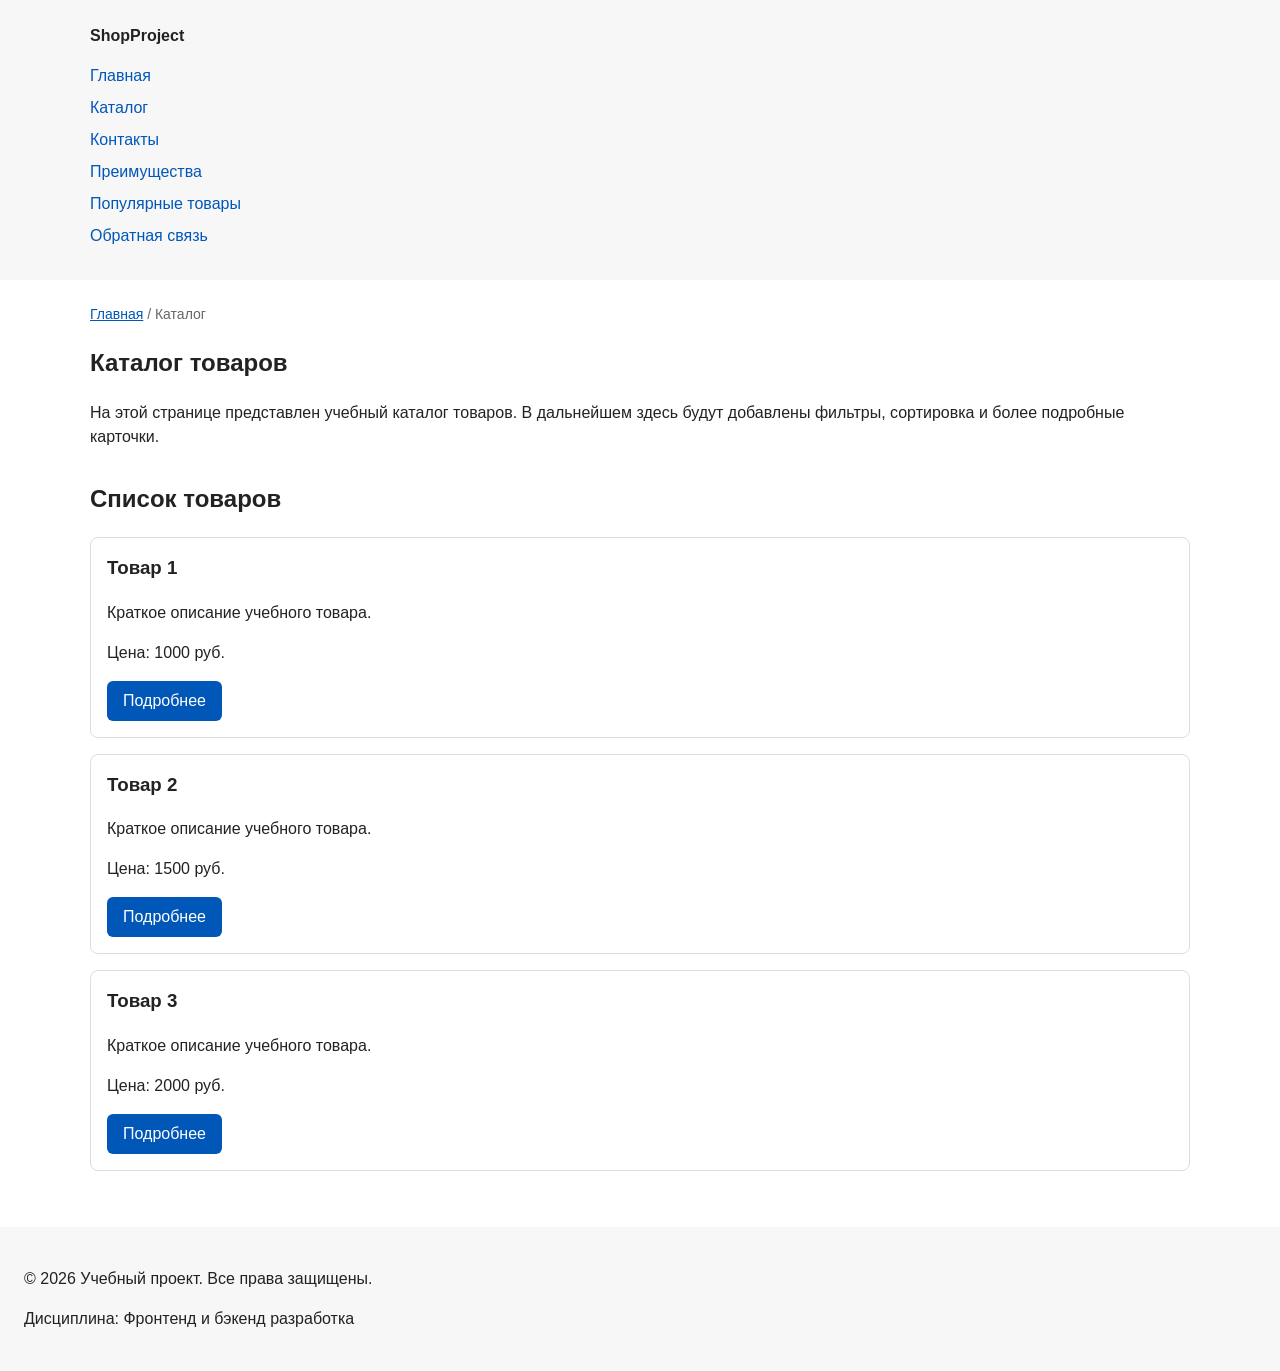
==== catalog.html @ 8a61fd83 "feat: add multi-page structure navigation and anchors" ====
<!DOCTYPE html>
<html lang="ru">
<head>
  <meta charset="UTF-8">
  <meta name="viewport" content="width=device-width, initial-scale=1.0">
  <meta name="description" content="Каталог товаров учебного интернет-магазина.">
  <title>Каталог товаров — Учебный интернет-магазин</title>
  <link rel="stylesheet" href="css/style.css">
</head>
<body>
  <header>
    <div class="site-header">
      <a class="site-logo" href="index.html">ShopProject</a>

      <nav class="site-nav" aria-label="Основная навигация">
        <ul class="site-nav__list">
          <li><a href="index.html">Главная</a></li>
          <li><a href="catalog.html">Каталог</a></li>
          <li><a href="contacts.html">Контакты</a></li>
          <li><a href="index.html#advantages">Преимущества</a></li>
          <li><a href="index.html#popular">Популярные товары</a></li>
          <li><a href="index.html#contacts">Обратная связь</a></li>
        </ul>
      </nav>
    </div>
  </header>

  <main>
    <nav class="breadcrumbs" aria-label="Хлебные крошки">
      <a href="index.html">Главная</a>
      <span>Каталог</span>
    </nav>

    <section class="section">
      <h1>Каталог товаров</h1>
      <p>
        На этой странице представлен учебный каталог товаров.
        В дальнейшем здесь будут добавлены фильтры, сортировка и более
        подробные карточки.
      </p>
    </section>

    <section class="section">
      <h2>Список товаров</h2>

      <article class="product-card">
        <h3>Товар 1</h3>
        <p>Краткое описание учебного товара.</p>
        <p>Цена: 1000 руб.</p>
        <a class="button" href="index.html#popular">Подробнее</a>
      </article>

      <article class="product-card">
        <h3>Товар 2</h3>
        <p>Краткое описание учебного товара.</p>
        <p>Цена: 1500 руб.</p>
        <a class="button" href="index.html#popular">Подробнее</a>
      </article>

      <article class="product-card">
        <h3>Товар 3</h3>
        <p>Краткое описание учебного товара.</p>
        <p>Цена: 2000 руб.</p>
        <a class="button" href="index.html#popular">Подробнее</a>
      </article>
    </section>
  </main>

  <footer>
    <p>&copy; 2026 Учебный проект. Все права защищены.</p>
    <p>Дисциплина: Фронтенд и бэкенд разработка</p>
  </footer>
</body>
</html>
---- css/style.css ----
/* ===============================
   1. Переменные проекта
   =============================== */
:root {
  /* Основные цвета проекта */
  --color-bg: #ffffff;
  --color-text: #222222;
  --color-muted: #666666;
  --color-primary: #0057b8;
  --color-primary-dark: #003f86;
  --color-border: #dddddd;
  --color-surface: #f7f7f7;
  --color-surface-accent: #eef5ff;
  --color-danger: #b00020;
  --color-success: #168a2f;
  --color-success-bg: #eefaf0;
  --color-white: #ffffff;

  /* Отступы */
  --space-xs: 4px;
  --space-sm: 8px;
  --space-md: 16px;
  --space-lg: 24px;
  --space-xl: 32px;

  /* Скругления */
  --radius-sm: 6px;
  --radius-md: 8px;
  --radius-lg: 12px;

  /* Размеры */
  --container-width: 1100px;
}

/* ===============================
   2. Базовые стили
   =============================== */
  * {
  box-sizing: border-box;
}
.breadcrumbs {
  max-width: var(--container-width);
  margin: 0 auto var(--space-md);
  font-size: 14px;
  color: var(--color-muted);
}

.breadcrumbs a {
  color: var(--color-primary);
}

.breadcrumbs span::before {
  content: " / ";
  color: var(--color-muted);
}


/*
  Убираем стандартный внешний отступ браузера у body.
  Без этого вокруг страницы может появиться белая рамка.
*/
body {
  margin: 0;
  font-family: Arial, sans-serif;
  line-height: 1.5;
  color: var(--color-text);;
  background-color: var(--color-bg);;
}

/* ===============================
   3. Общие элементы интерфейса
   =============================== */
a {
  color: var(--color-primary);
}

a:hover {
  color: var(--color-primary-dark);
}

a:focus-visible {
  outline: 2px solid var(--color-primary);
  outline-offset: 3px;
}
Пояснение 


/* ===============================
   4. Компоненты страницы
   =============================== */
.hero {
  max-width: var(--container-width);
  margin: 0 auto var(--space-xl);
  padding: var(--space-xl) var(--space-lg);
  background-color: var(--color-surface-accent);
  border-radius: var(--radius-lg);
}

.section {
  max-width: var(--container-width);
  margin: 0 auto var(--space-xl);
}

.section h2 {
  margin-top: 0;
}

/* ===============================
   5. Форма и модальное окно
   =============================== */
.order-dialog {
  width: min(100% - 32px, 560px);
  padding: var(--space-lg);
  border: none;
  border-radius: var(--radius-lg);
}

.order-dialog::backdrop {
  background-color: rgba(0, 0, 0, 0.5);
}

.form-field {
  margin-bottom: var(--space-md);
}

.form-field label {
  display: block;
  margin-bottom: var(--space-xs);
}

.form-field input,
.form-field select,
.form-field textarea {
  width: 100%;
  padding: 10px 12px;
  border: 1px solid var(--color-border);
  border-radius: var(--radius-sm);
  font: inherit;
}

.form-field input[type="checkbox"] {
  width: auto;
}

.form-field small {
  display: block;
  margin-top: var(--space-xs);
  color: var(--color-muted);
}











/* 
  Универсальное правило для всех элементов.
  border-box делает расчёт размеров более понятным:
  width включает content, padding и border.
*/

/*
  Задаём внутренние отступы для основных областей страницы.
  Это делает содержимое визуально отделённым от краёв окна браузера.
*/
header,
main,
footer {
  padding: var(--space-lg);
}


/*
  Оформляем шапку страницы.
  Пока используется простой светло-серый фон.
*/
header {
  background-color: var(--color-surface);
}

/*
  Оформляем подвал страницы тем же фоном,
  чтобы визуально отделить его от основного содержимого.
*/
footer {
  background-color: var(--color-surface);
}
/*
  Ограничиваем ширину содержимого шапки,
  чтобы оно не растягивалось слишком сильно на широких экранах.
*/
.site-header {
  max-width: 1100px;
  margin: 0 auto;
}

/*
  Оформляем текстовый логотип.
*/
.site-logo {
  font-weight: bold;
  text-decoration: none;
  color: #222222;
}

/*
  Убираем стандартные отступы и маркеры списка навигации.
*/
.site-nav__list {
  padding: 0;
  margin: 16px 0 0;
  list-style: none;
}

/*
  Добавляем расстояние между пунктами меню.
*/
.site-nav__list li {
  margin-bottom: 8px;
}

/*
  Оформляем ссылки меню.
*/
.site-nav__list a {
  color: #0057b8;
  text-decoration: none;
}

/*
  При наведении мыши подчёркиваем ссылку.
  Подробно состояния интерфейса будут рассмотрены в практической работе 1.7.
*/
.site-nav__list a:hover {
  text-decoration: underline;
}

/*
  Карточка товара — самостоятельный блок.
  На следующих занятиях карточки будут доработаны и выстроены в сетку.
*/
.product-card {
  margin-bottom: var(--space-md);
  padding: var(--space-md);
  border: 1px solid var(--color-border);
  border-radius: var(--radius-md);
  background-color: var(--color-bg);
}

.product-card:hover {
  border-color: var(--color-primary);
}

.product-card h3 {
  margin-top: 0;
}

/*
  Пока это обычная ссылка, но визуально она оформляется как кнопка.
*/
.button {
  display: inline-block;
  padding: var(--space-sm) var(--space-md);
  color: var(--color-white);
  background-color: var(--color-primary);
  text-decoration: none;
  border: none;
  border-radius: var(--radius-sm);
  cursor: pointer;
}


/*
  Простое состояние наведения для кнопки.
*/
.button:hover {
  background-color: var(--color-primary-dark);
}

.button:focus-visible {
  outline: 2px solid var(--color-primary);
  outline-offset: 3px;
}

.button:disabled {
  opacity: 0.6;
  cursor: not-allowed;
}


/*
  Дополнительный информационный блок.
*/
.aside-info {
  max-width: var(--container-width);
  margin: 0 auto var(--space-xl);
  padding: var(--space-md);
  border-left: 4px solid var(--color-primary);
  background-color: var(--color-surface);
}



/*
  Кнопки формы.
*/
.form-actions {
  display: flex;
  gap: 12px;
  margin-top: 20px;
}

/*
  Сообщение об успешной отправке.
*/
.success-message {
  max-width: var(--container-width);
  margin: var(--space-lg) auto;
  padding: var(--space-md);
  border-left: 4px solid var(--color-success);
  background-color: var(--color-success-bg);
}


.form-field input:hover,
.form-field select:hover,
.form-field textarea:hover {
  border-color: var(--color-primary);
}

.form-field input:focus-visible,
.form-field select:focus-visible,
.form-field textarea:focus-visible,
.form-actions button:focus-visible {
  outline: 2px solid var(--color-primary);
  outline-offset: 3px;
}

[aria-invalid="true"] {
  border-color: var(--color-danger);
}

html {
  scroll-behavior: smooth;
}

:target {
  outline: 2px dashed var(--color-primary);
  outline-offset: 4px;
}
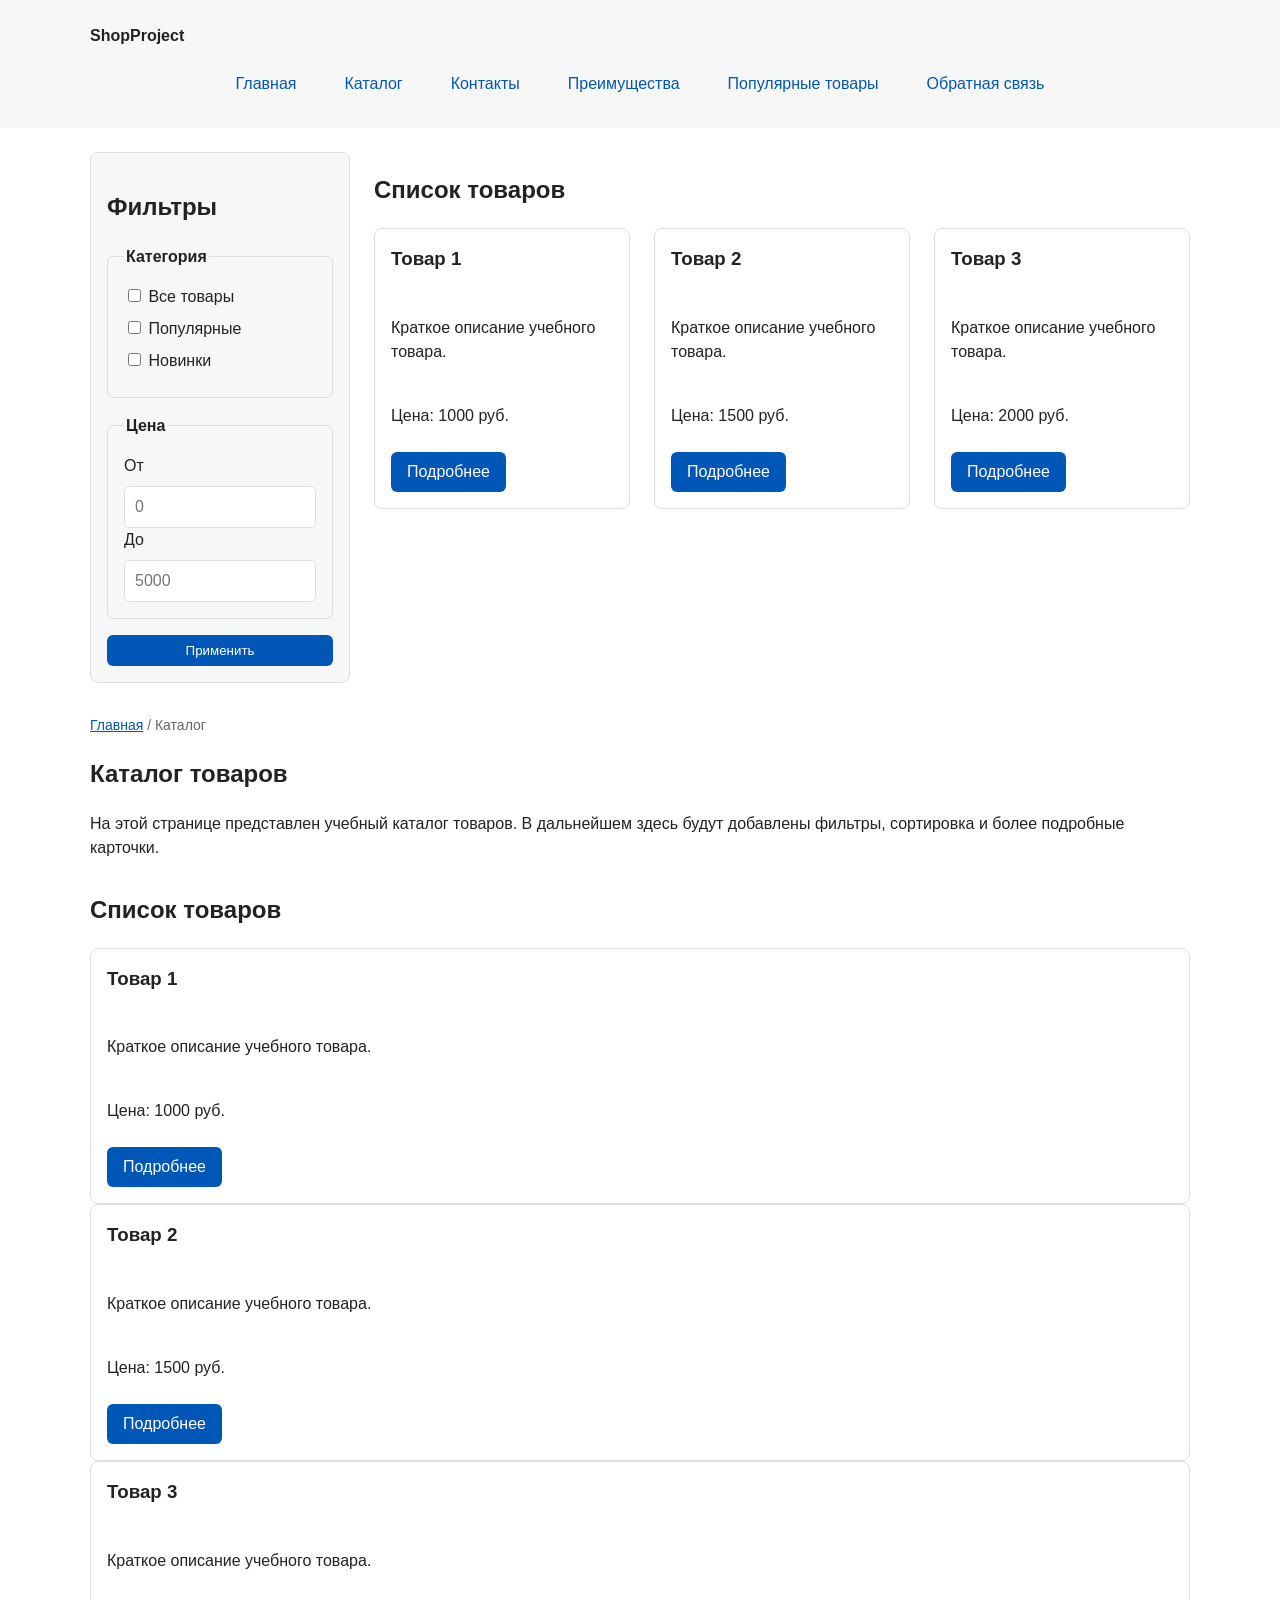
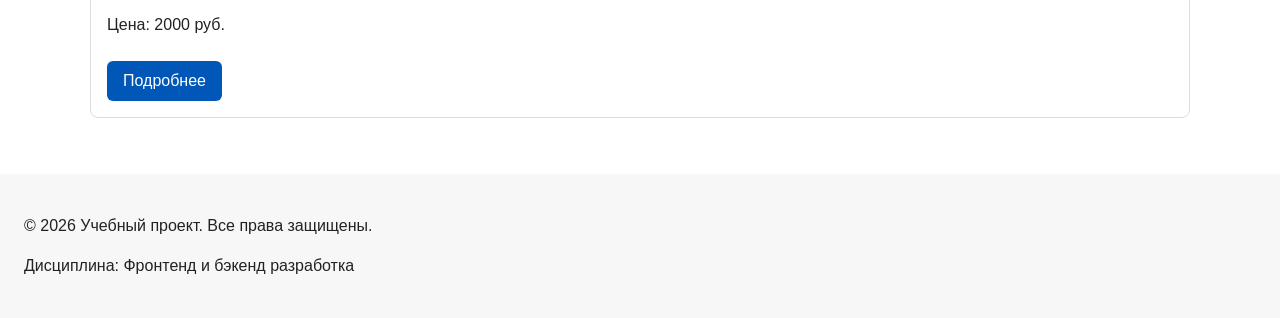
==== commit 3ab7892e: "feat: add flex navigation and grid catalog layout" ====
--- a/catalog.html
+++ b/catalog.html
@@ -26,6 +26,73 @@
   </header>
 
   <main>
+<section class="catalog-layout">
+  <aside class="catalog-filters">
+    <h2>Фильтры</h2>
+
+    <form class="filters-form" action="#" method="get">
+      <fieldset>
+        <legend>Категория</legend>
+
+        <label>
+          <input type="checkbox" name="category" value="all">
+          Все товары
+        </label>
+
+        <label>
+          <input type="checkbox" name="category" value="popular">
+          Популярные
+        </label>
+
+        <label>
+          <input type="checkbox" name="category" value="new">
+          Новинки
+        </label>
+      </fieldset>
+
+      <fieldset>
+        <legend>Цена</legend>
+
+        <label for="price-from">От</label>
+        <input id="price-from" name="price-from" type="number" min="0" placeholder="0">
+
+        <label for="price-to">До</label>
+        <input id="price-to" name="price-to" type="number" min="0" placeholder="5000">
+      </fieldset>
+
+      <button class="button" type="submit">Применить</button>
+    </form>
+  </aside>
+
+  <section class="catalog-products">
+    <h2>Список товаров</h2>
+
+    <div class="products-grid">
+<article class="product-card">
+        <h3>Товар 1</h3>
+        <p>Краткое описание учебного товара.</p>
+        <p>Цена: 1000 руб.</p>
+        <a class="button" href="index.html#popular">Подробнее</a>
+      </article>
+
+      <article class="product-card">
+        <h3>Товар 2</h3>
+        <p>Краткое описание учебного товара.</p>
+        <p>Цена: 1500 руб.</p>
+        <a class="button" href="index.html#popular">Подробнее</a>
+      </article>
+
+      <article class="product-card">
+        <h3>Товар 3</h3>
+        <p>Краткое описание учебного товара.</p>
+        <p>Цена: 2000 руб.</p>
+        <a class="button" href="index.html#popular">Подробнее</a>
+      </article>
+    </div>
+  </section>
+</section>
+
+
     <nav class="breadcrumbs" aria-label="Хлебные крошки">
       <a href="index.html">Главная</a>
       <span>Каталог</span>
--- a/css/style.css
+++ b/css/style.css
@@ -212,24 +212,31 @@
   Убираем стандартные отступы и маркеры списка навигации.
 */
 .site-nav__list {
+  display: flex;
+  flex-wrap: wrap;
+  justify-content: center;
+  align-items: center;
+  gap: var(--space-md);
   padding: 0;
-  margin: 16px 0 0;
+  margin: var(--space-md) 0 0;
   list-style: none;
 }
 
+
 /*
   Добавляем расстояние между пунктами меню.
 */
-.site-nav__list li {
-  margin-bottom: 8px;
-}
-
-/*
-  Оформляем ссылки меню.
-*/
 .site-nav__list a {
-  color: #0057b8;
+  display: inline-block;
+  padding: var(--space-sm) var(--space-md);
+  color: var(--color-primary);
   text-decoration: none;
+  border-radius: var(--radius-sm);
+}
+
+.site-nav__list a:hover {
+  color: var(--color-white);
+  background-color: var(--color-primary);
 }
 
 /*
@@ -245,13 +252,17 @@
   На следующих занятиях карточки будут доработаны и выстроены в сетку.
 */
 .product-card {
-  margin-bottom: var(--space-md);
+  display: flex;
+  flex-direction: column;
+  gap: var(--space-sm);
+  margin-bottom: 0;
   padding: var(--space-md);
   border: 1px solid var(--color-border);
   border-radius: var(--radius-md);
   background-color: var(--color-bg);
 }
 
+
 .product-card:hover {
   border-color: var(--color-primary);
 }
@@ -259,6 +270,12 @@
 .product-card h3 {
   margin-top: 0;
 }
+
+.product-card .button {
+  margin-top: auto;
+  align-self: flex-start;
+}
+
 
 /*
   Пока это обычная ссылка, но визуально она оформляется как кнопка.
@@ -281,7 +298,10 @@
 .button:hover {
   background-color: var(--color-primary-dark);
 }
-
+.button:hover {
+  color: var(--color-white);
+  background-color: var(--color-primary-dark);
+}
 .button:focus-visible {
   outline: 2px solid var(--color-primary);
   outline-offset: 3px;
@@ -353,3 +373,58 @@
   outline: 2px dashed var(--color-primary);
   outline-offset: 4px;
 }
+
+.products-grid {
+  display: grid;
+  grid-template-columns: repeat(3, 1fr);
+  gap: var(--space-lg);
+}
+.catalog-layout {
+  max-width: var(--container-width);
+  margin: 0 auto var(--space-xl);
+  display: grid;
+  grid-template-columns: 260px 1fr;
+  grid-template-areas: "filters products";
+  gap: var(--space-lg);
+}
+
+.catalog-filters {
+  grid-area: filters;
+  padding: var(--space-md);
+  border: 1px solid var(--color-border);
+  border-radius: var(--radius-md);
+  background-color: var(--color-surface);
+}
+
+.catalog-products {
+  grid-area: products;
+}
+
+.filters-form {
+  display: grid;
+  gap: var(--space-md);
+}
+
+.filters-form fieldset {
+  margin: 0;
+  padding: var(--space-md);
+  border: 1px solid var(--color-border);
+  border-radius: var(--radius-sm);
+}
+
+.filters-form legend {
+  font-weight: 700;
+}
+
+.filters-form label {
+  display: block;
+  margin-bottom: var(--space-sm);
+}
+
+.filters-form input[type="number"] {
+  width: 100%;
+  padding: 8px 10px;
+  border: 1px solid var(--color-border);
+  border-radius: var(--radius-sm);
+  font: inherit;
+}
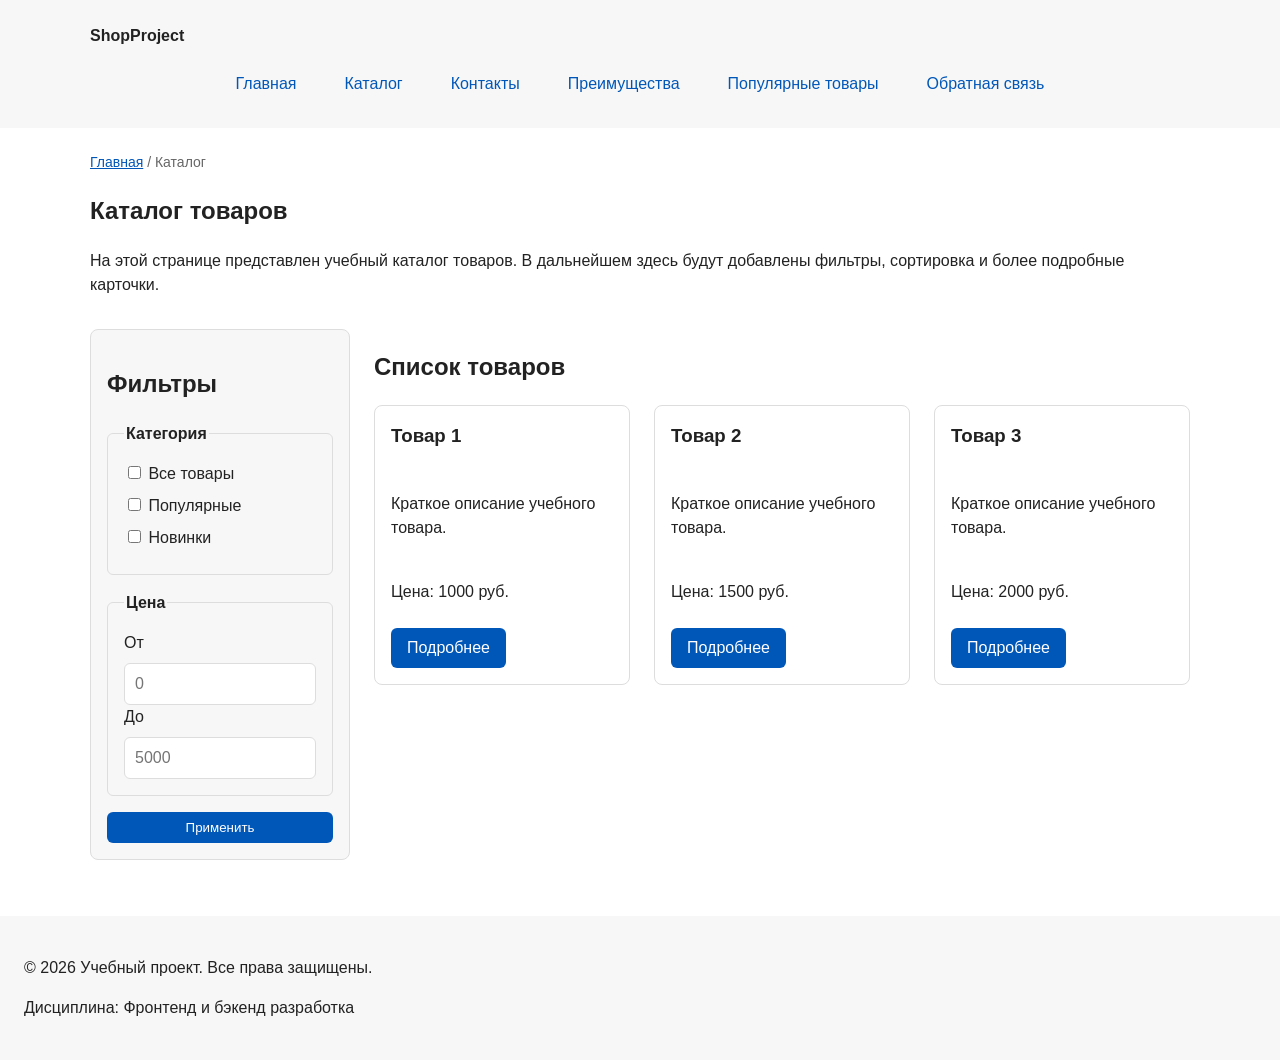
==== commit 16569bcf: "small fix" ====
--- a/catalog.html
+++ b/catalog.html
@@ -26,6 +26,18 @@
   </header>
 
   <main>
+        <nav class="breadcrumbs" aria-label="Хлебные крошки">
+      <a href="index.html">Главная</a>
+      <span>Каталог</span>
+    </nav>
+        <section class="section">
+      <h1>Каталог товаров</h1>
+      <p>
+        На этой странице представлен учебный каталог товаров.
+        В дальнейшем здесь будут добавлены фильтры, сортировка и более
+        подробные карточки.
+      </p>
+    </section>
 <section class="catalog-layout">
   <aside class="catalog-filters">
     <h2>Фильтры</h2>
@@ -93,44 +105,10 @@
 </section>
 
 
-    <nav class="breadcrumbs" aria-label="Хлебные крошки">
-      <a href="index.html">Главная</a>
-      <span>Каталог</span>
-    </nav>
 
-    <section class="section">
-      <h1>Каталог товаров</h1>
-      <p>
-        На этой странице представлен учебный каталог товаров.
-        В дальнейшем здесь будут добавлены фильтры, сортировка и более
-        подробные карточки.
-      </p>
-    </section>
 
-    <section class="section">
-      <h2>Список товаров</h2>
 
-      <article class="product-card">
-        <h3>Товар 1</h3>
-        <p>Краткое описание учебного товара.</p>
-        <p>Цена: 1000 руб.</p>
-        <a class="button" href="index.html#popular">Подробнее</a>
-      </article>
 
-      <article class="product-card">
-        <h3>Товар 2</h3>
-        <p>Краткое описание учебного товара.</p>
-        <p>Цена: 1500 руб.</p>
-        <a class="button" href="index.html#popular">Подробнее</a>
-      </article>
-
-      <article class="product-card">
-        <h3>Товар 3</h3>
-        <p>Краткое описание учебного товара.</p>
-        <p>Цена: 2000 руб.</p>
-        <a class="button" href="index.html#popular">Подробнее</a>
-      </article>
-    </section>
   </main>
 
   <footer>
--- a/css/style.css
+++ b/css/style.css
@@ -82,7 +82,7 @@
   outline: 2px solid var(--color-primary);
   outline-offset: 3px;
 }
-Пояснение 
+
 
 
 /* ===============================
